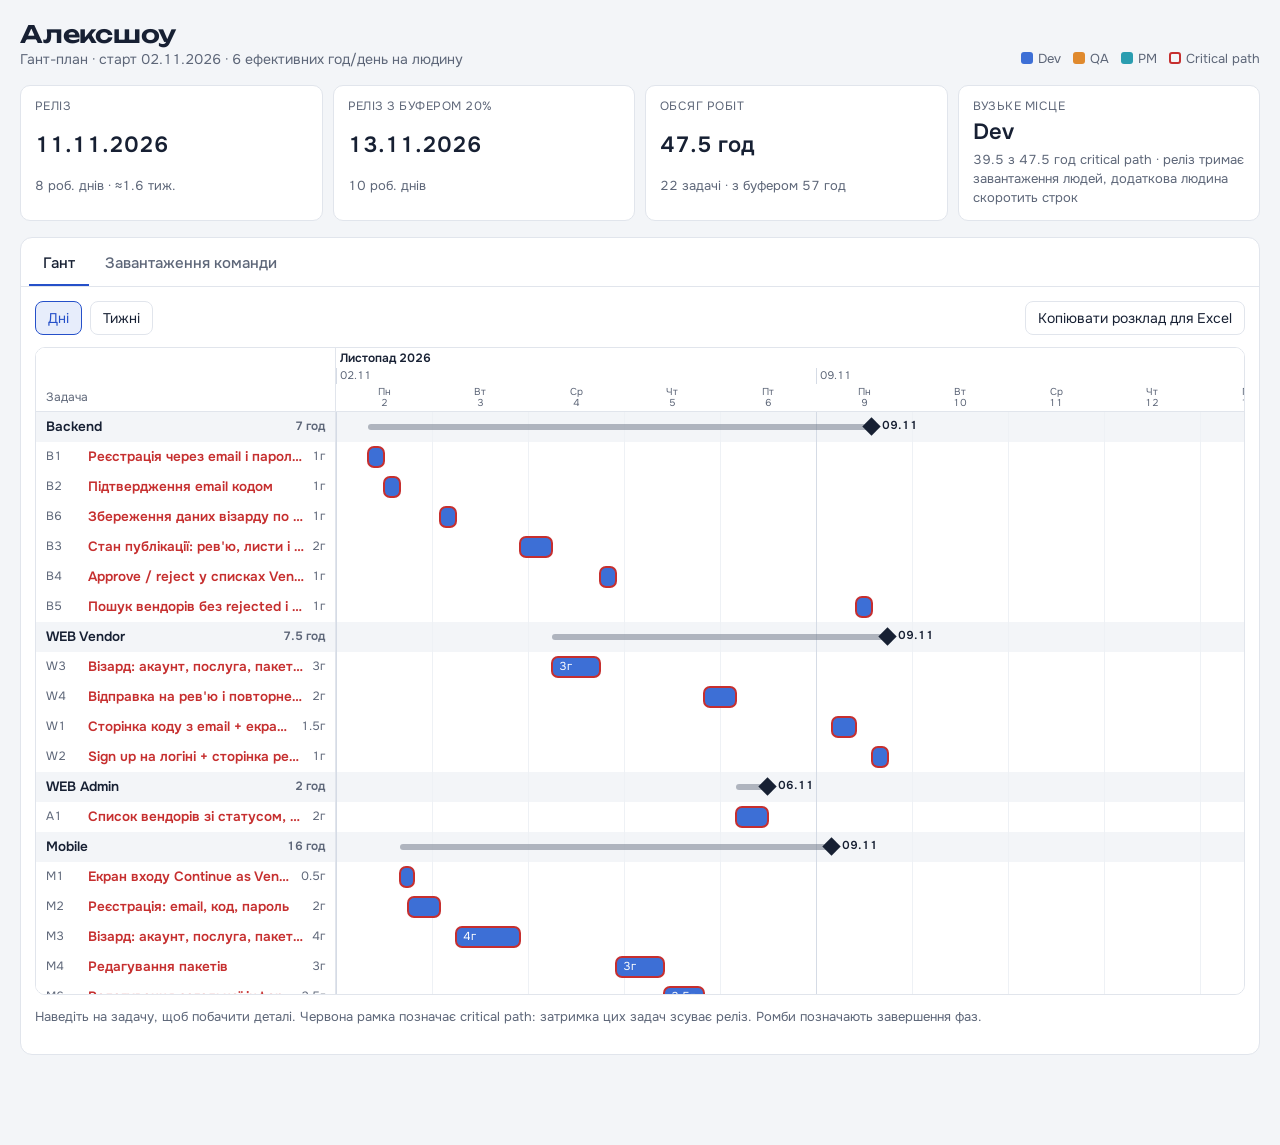
==== alexshow/index.html @ 2550575b "Add Alexshow plan Co-Authored-By: Claude Opus 5.5 <noreply@anthropic.com> Claude-Session: https://cl" ====
<!DOCTYPE html>
<html lang="uk">
<head>
<meta charset="utf-8">
<meta name="viewport" content="width=device-width, initial-scale=1">
<meta name="robots" content="noindex, nofollow">
<title>Гант</title>
<link rel="preconnect" href="https://fonts.googleapis.com">
<link rel="preconnect" href="https://fonts.gstatic.com" crossorigin>
<link href="https://fonts.googleapis.com/css2?family=Onest:wght@400;500;600;700&family=Unbounded:wght@600&display=swap" rel="stylesheet">
<link rel="stylesheet" href="../style.css">
</head>
<body>
<div id="root"></div>
<script src="../app.js"></script>
</body>
</html>
---- style.css ----
/* Layout: summary strip on top, then tabbed workspace; the Gantt is a sticky-left, horizontally scrolling timeline. */
:root{
  --bg:#f3f5f8; --surface:#ffffff; --ink:#172033; --muted:#5d6678; --line:#e1e5ec;
  --accent:#2550c9; --accent-soft:#e7edfb;
  --crit:#c62f2f; --warn:#a86a12; --ok:#2b7d4f; --warn-soft:#fdf3e1; --crit-soft:#fbe9e9; --ok-soft:#e6f4ec;
  --grid:#eef1f5; --week:#d5dbe5;
  --font-display:"Unbounded","Onest",system-ui,sans-serif;
  --font-body:"Onest",system-ui,-apple-system,"Segoe UI",sans-serif;
  color-scheme:light;
}
@media (prefers-color-scheme: dark){
  :root:not([data-theme="light"]){
    --bg:#0e1218; --surface:#161b24; --ink:#e6e9ef; --muted:#97a0b2; --line:#283040;
    --accent:#88a5ff; --accent-soft:#1d2740;
    --crit:#ff6b6b; --warn:#e2b04a; --ok:#5cc489; --warn-soft:#2c2416; --crit-soft:#331a1c; --ok-soft:#16291f;
    --grid:#1b212c; --week:#2e3747; color-scheme:dark;
  }
}
:root[data-theme="dark"]{
  --bg:#0e1218; --surface:#161b24; --ink:#e6e9ef; --muted:#97a0b2; --line:#283040;
  --accent:#88a5ff; --accent-soft:#1d2740;
  --crit:#ff6b6b; --warn:#e2b04a; --ok:#5cc489; --warn-soft:#2c2416; --crit-soft:#331a1c; --ok-soft:#16291f;
  --grid:#1b212c; --week:#2e3747; color-scheme:dark;
}
*{box-sizing:border-box}
html,body{margin:0}
body{background:var(--bg);color:var(--ink);font:15px/1.45 var(--font-body);font-variant-numeric:tabular-nums}
.wrap{max-width:1400px;margin:0 auto;padding:20px 20px 90px;display:grid;gap:16px}
header.top{display:flex;flex-wrap:wrap;gap:12px 24px;align-items:flex-end;justify-content:space-between}
h1{font:600 24px/1.2 var(--font-display);margin:0;text-wrap:balance;letter-spacing:-.01em}
.sub{color:var(--muted);font-size:14px}
.demo{background:var(--warn-soft);color:var(--warn);border-radius:8px;padding:8px 12px;font-size:14px}
.tiles{display:grid;grid-template-columns:repeat(auto-fit,minmax(170px,1fr));gap:10px}
.tile{background:var(--surface);border:1px solid var(--line);border-radius:10px;padding:12px 14px;display:grid;gap:2px}
.tile .k{font-size:12px;color:var(--muted);text-transform:uppercase;letter-spacing:.04em}
.tile .v{font-size:22px;font-weight:600}
.tile .n{font-size:13px;color:var(--muted)}
.pill{display:inline-block;border-radius:999px;padding:2px 9px;font-size:12px;font-weight:600}
.pill.ok{background:var(--ok-soft);color:var(--ok)} .pill.warn{background:var(--warn-soft);color:var(--warn)} .pill.crit{background:var(--crit-soft);color:var(--crit)}
.panel{background:var(--surface);border:1px solid var(--line);border-radius:12px;overflow:hidden}
.tabs{display:flex;gap:2px;border-bottom:1px solid var(--line);padding:6px 8px 0;overflow-x:auto}
.tabs a{padding:9px 14px;color:var(--muted);text-decoration:none;border-radius:8px 8px 0 0;font-weight:500;white-space:nowrap;border-bottom:2px solid transparent}
.tabs a[aria-current="page"]{color:var(--ink);border-bottom-color:var(--accent)}
.tabs a:hover{color:var(--ink)}
.tabbody{padding:14px}
.toolbar{display:flex;flex-wrap:wrap;gap:8px;align-items:center;margin-bottom:12px}
.toolbar .sp{flex:1}
button,.btn{font:inherit;font-size:14px;border:1px solid var(--line);background:var(--surface);color:var(--ink);border-radius:8px;padding:6px 12px;cursor:pointer}
button:hover{border-color:var(--accent)}
button.primary{background:var(--accent);color:#fff;border-color:var(--accent)}
:root[data-theme="dark"] button.primary{color:#0e1218}
@media (prefers-color-scheme: dark){:root:not([data-theme="light"]) button.primary{color:#0e1218}}
button.on{background:var(--accent-soft);border-color:var(--accent);color:var(--accent)}
button.ghost{border-color:transparent;color:var(--muted)}
:focus-visible{outline:2px solid var(--accent);outline-offset:2px}
.legend{display:flex;flex-wrap:wrap;gap:12px;font-size:13px;color:var(--muted)}
.legend i{display:inline-block;width:12px;height:12px;border-radius:3px;vertical-align:-1px;margin-right:5px}
.legend i.cp{background:transparent;border:2px solid var(--crit)}
/* Gantt */
.gscroll{overflow:auto;max-height:72vh;border:1px solid var(--line);border-radius:10px;background:var(--surface)}
.gbody{position:relative}
.grow{display:flex;min-height:30px}
.gleft{position:sticky;left:0;z-index:3;flex:none;width:300px;background:var(--surface);border-right:1px solid var(--line);padding:5px 10px;display:flex;gap:8px;align-items:center;font-size:13.5px;min-width:0}
.gleft .id{color:var(--muted);font-size:12px;width:34px;flex:none}
.gleft .nm{flex:1;min-width:0;overflow:hidden;text-overflow:ellipsis;white-space:nowrap}
.gleft .hr{color:var(--muted);font-size:12px;flex:none}
.grow.crit .nm{color:var(--crit);font-weight:600}
.grow.phase{background:var(--bg)}
.grow.phase .gleft{background:var(--bg);font-weight:600}
.gtrack{position:relative;flex:none}
.ghead{position:sticky;top:0;z-index:5;background:var(--surface);border-bottom:1px solid var(--line)}
.ghead .gleft{z-index:6;align-items:flex-end;color:var(--muted);font-size:12px}
.hm{position:absolute;top:2px;font-size:12px;font-weight:600;white-space:nowrap;padding-left:4px}
.hw{position:absolute;top:20px;font-size:11px;color:var(--muted);white-space:nowrap;padding-left:3px;border-left:1px solid var(--week);height:16px}
.hd{position:absolute;top:38px;font-size:10px;color:var(--muted);text-align:center;line-height:1.15}
.overlay{position:absolute;top:0;bottom:0;left:300px;pointer-events:none;z-index:1}
.vl{position:absolute;top:0;bottom:0;width:0;border-left:1px solid var(--grid)}
.vl.wk{border-left-color:var(--week)}
.vl.today{border-left:2px solid var(--accent)}
.vl.dl{border-left:2px dashed var(--crit)}
.vlab{position:absolute;top:2px;font-size:11px;font-weight:600;padding:0 4px;border-radius:4px;white-space:nowrap;transform:translateX(4px)}
.vlab.today{color:var(--accent)} .vlab.dl{color:var(--crit)}
.bar{position:absolute;top:6px;height:18px;border-radius:5px;color:#fff;font-size:11.5px;line-height:18px;padding:0 6px;white-space:nowrap;overflow:hidden;text-overflow:ellipsis;z-index:2}
.bar.crit{box-shadow:0 0 0 2px var(--crit)}
.pbar{position:absolute;top:12px;height:6px;border-radius:3px;background:var(--muted);opacity:.45;z-index:2}
.ms{position:absolute;top:8px;width:13px;height:13px;transform:rotate(45deg);background:var(--ink);z-index:2}
.mslab{position:absolute;top:6px;font-size:11.5px;font-weight:600;white-space:nowrap;z-index:2}
/* Tables */
.tscroll{overflow-x:auto}
table{border-collapse:collapse;width:100%;font-size:14px}
th,td{border-bottom:1px solid var(--line);padding:6px 8px;text-align:left;vertical-align:middle}
th{font-size:12px;color:var(--muted);font-weight:600;text-transform:uppercase;letter-spacing:.03em;white-space:nowrap}
td.num,th.num{text-align:right}
tfoot td{font-weight:600}
input,select,textarea{font:inherit;font-size:14px;color:var(--ink);background:var(--bg);border:1px solid var(--line);border-radius:6px;padding:5px 7px;width:100%}
input[type=color]{padding:0;width:34px;height:28px}
textarea{min-height:140px;font-family:ui-monospace,Menlo,Consolas,monospace;font-size:13px}
.w-id{width:70px}.w-ph{width:170px}.w-role{width:100px}.w-h{width:80px}.w-dep{width:140px}
.grid2{display:grid;grid-template-columns:repeat(auto-fit,minmax(220px,1fr));gap:12px}
label.f{display:grid;gap:4px;font-size:13px;color:var(--muted)}
.checks{display:grid;gap:6px;margin:0;padding:0;list-style:none}
.checks li{display:flex;gap:10px;align-items:flex-start;font-size:14px}
.checks .pill{flex:none;min-width:84px;text-align:center}
.cols{display:grid;grid-template-columns:minmax(0,1fr) minmax(0,1fr);gap:16px}
@media (max-width:860px){.cols{grid-template-columns:1fr}.gleft{width:190px}.overlay{left:190px}}
h2{font-size:16px;margin:0 0 10px;font-weight:600}
.note{color:var(--muted);font-size:13px}
.heat{text-align:center;font-weight:500;border-radius:4px}
.savebar{position:fixed;left:50%;bottom:16px;transform:translateX(-50%);background:var(--ink);color:var(--bg);border-radius:12px;padding:10px 12px 10px 16px;display:flex;gap:12px;align-items:center;box-shadow:0 8px 30px rgba(0,0,0,.25);z-index:20;max-width:calc(100% - 32px);flex-wrap:wrap}
.savebar button{background:transparent;color:var(--bg);border-color:rgba(255,255,255,.35)}
.savebar button.primary{background:var(--accent);border-color:var(--accent);color:#fff}
.msg{font-size:13px;color:var(--muted)}
.paste{display:grid;gap:8px;background:var(--bg);border:1px solid var(--line);border-radius:10px;padding:12px;margin-bottom:12px}
@media (prefers-reduced-motion: reduce){*{transition:none!important}}
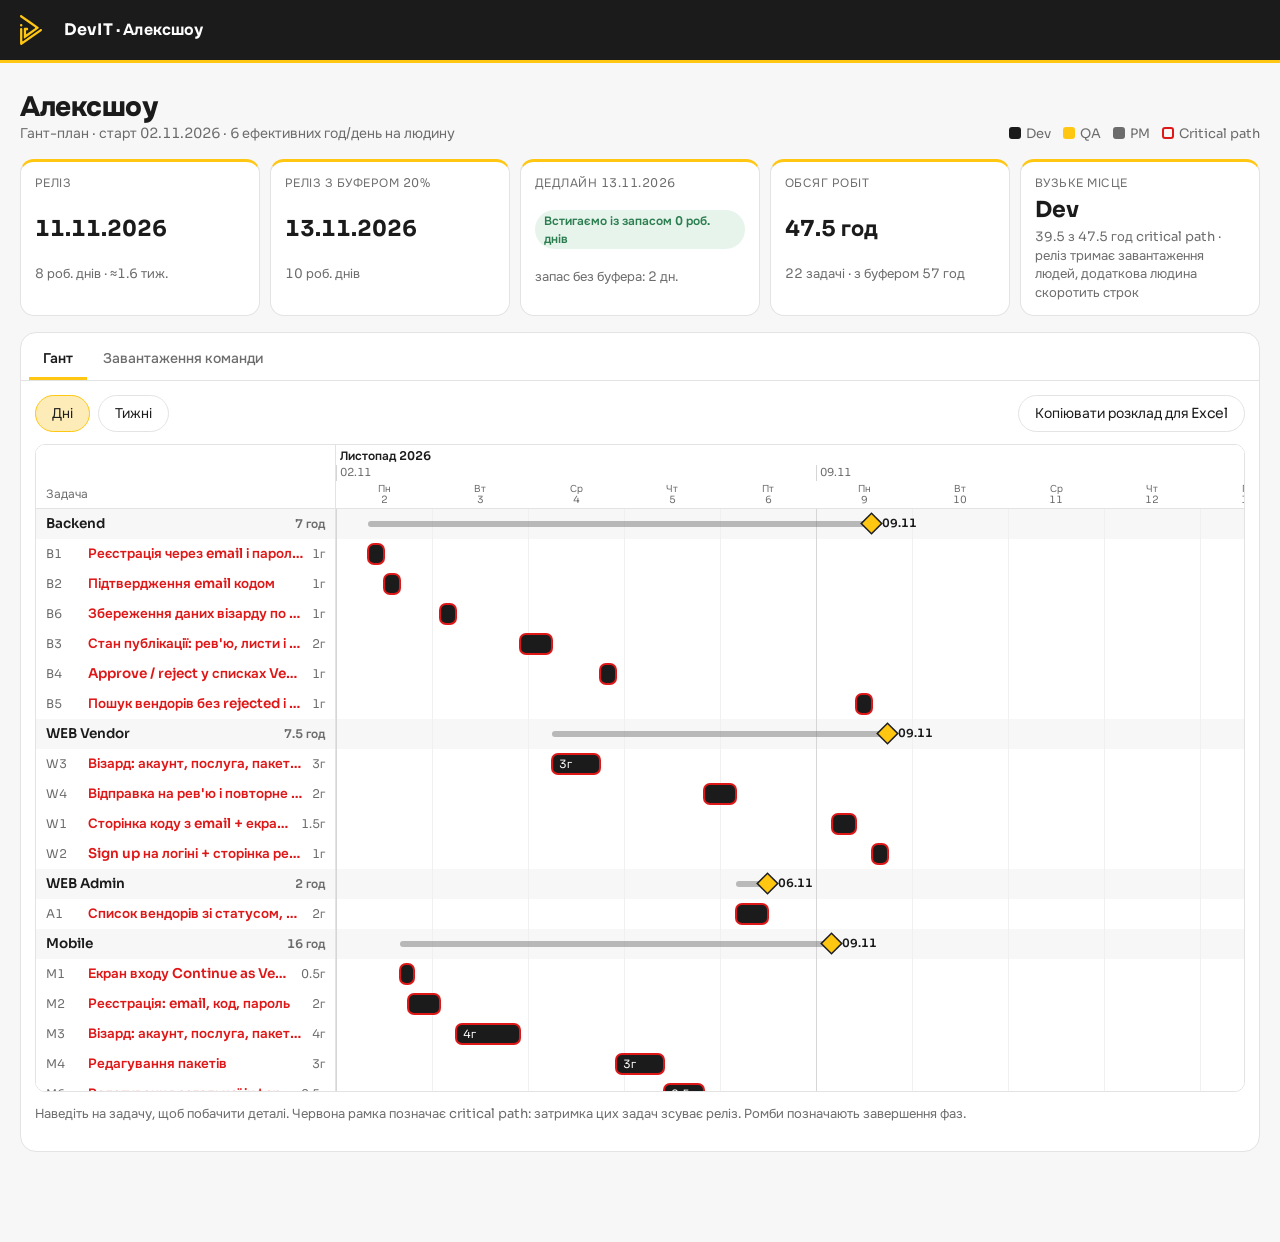
==== commit df7a140c: "Apply DevIT branding to Alexshow plan Co-Authored-By: Claude Opus 5.5 <noreply@anthropic.com> Claude" ====
--- a/alexshow/index.html
+++ b/alexshow/index.html
@@ -4,11 +4,12 @@
 <meta charset="utf-8">
 <meta name="viewport" content="width=device-width, initial-scale=1">
 <meta name="robots" content="noindex, nofollow">
-<title>Гант</title>
+<title>Гант · Алексшоу · DevIT</title>
 <link rel="preconnect" href="https://fonts.googleapis.com">
 <link rel="preconnect" href="https://fonts.gstatic.com" crossorigin>
-<link href="https://fonts.googleapis.com/css2?family=Onest:wght@400;500;600;700&family=Unbounded:wght@600&display=swap" rel="stylesheet">
+<link href="https://fonts.googleapis.com/css2?family=Sora:wght@400;600;700;800&family=Onest:wght@400;500;600;700;800&display=swap" rel="stylesheet">
 <link rel="stylesheet" href="../style.css">
+<link rel="stylesheet" href="devit.css">
 </head>
 <body>
 <div id="root"></div>
--- a/alexshow/devit.css
+++ b/alexshow/devit.css
@@ -0,0 +1,57 @@
+/* DevIT brand layer for this plan: Sora (Cyrillic falls back to Onest), near-black #1B1B1B, signature yellow #FFC612, neutral greys. Loaded after ../style.css. */
+:root{
+  --bg:#f7f7f7; --surface:#ffffff; --ink:#1b1b1b; --muted:#6c6c6c; --line:#e3e3e3;
+  --accent:#1b1b1b; --accent-soft:#fdecb7; --brand:#ffc612;
+  --crit:#de1818; --crit-soft:#fdeaea;
+  --grid:#f0f0f0; --week:#d6d6d6;
+  --font-display:"Sora","Onest",system-ui,sans-serif;
+  --font-body:"Sora","Onest",system-ui,-apple-system,"Segoe UI",sans-serif;
+}
+@media (prefers-color-scheme: dark){
+  :root:not([data-theme="light"]){
+    --bg:#141414; --surface:#1b1b1b; --ink:#fcfcfc; --muted:#b5b5b5; --line:#3d3d3d;
+    --accent:#ffc612; --accent-soft:#3a3016; --crit:#ff5a5a; --crit-soft:#3a1a1a;
+    --grid:#222222; --week:#3d3d3d;
+  }
+}
+:root[data-theme="dark"]{
+  --bg:#141414; --surface:#1b1b1b; --ink:#fcfcfc; --muted:#b5b5b5; --line:#3d3d3d;
+  --accent:#ffc612; --accent-soft:#3a3016; --crit:#ff5a5a; --crit-soft:#3a1a1a;
+  --grid:#222222; --week:#3d3d3d;
+}
+body{font-size:14px}
+
+/* Brand bar */
+body::before{
+  content:"DevIT  ·  Алексшоу";
+  display:flex;align-items:center;gap:12px;
+  height:60px;padding:0 max(20px,calc((100% - 1400px)/2 + 20px));
+  padding-left:max(64px,calc((100% - 1400px)/2 + 64px));
+  background:#1b1b1b url("data:image/svg+xml,%3Csvg xmlns='http://www.w3.org/2000/svg' viewBox='0 0 33 45' fill='%23ffc612'%3E%3Cpath d='M1.8 17.2a1.8 1.8 0 1 0 0-3.7 1.8 1.8 0 0 0 0 3.7ZM14 32.7l-9.5 6.6c-.4.3-1 0-1-.5V21.1a1.7 1.7 0 1 0-3.4 0v22.2c0 1.4 1.6 2.2 2.7 1.4L32.3 24c1-.7 1-2.1 0-2.8-.6-.4-1.4-.4-2 0L14 32.7Z'/%3E%3Cpath d='m22.4 20-12.3 8.6c-.4.3-1 0-1-.5v-4.4c0-.5.4-.9.9-.9h.6c.9 0 1.6-.7 1.6-1.5V21c0-1-.8-1.7-1.7-1.7H7.2c-.8 0-1.5.7-1.5 1.5v13.8c0 .5.5.8 1 .5l4.3-3 16.6-11.7c.9-.6.9-1.9 0-2.5l-10-7L2.5.2C1.5-.4 0 .3 0 1.5V2c0 .5.3 1 .7 1.2l21.6 15.3a1 1 0 0 1 0 1.5Z'/%3E%3C/svg%3E") no-repeat;
+  background-size:22px 30px;
+  background-position:max(20px,calc((100% - 1400px)/2 + 20px)) center;
+  color:#fcfcfc;font:700 16px/1 var(--font-display);letter-spacing:.01em;
+  border-bottom:3px solid var(--brand);
+}
+.wrap{padding-top:28px}
+h1{font:800 28px/1.15 var(--font-display);letter-spacing:-.015em}
+
+/* Tiles: yellow rule on top, like DevIT cards */
+.tile{border-radius:14px;border-top:3px solid var(--brand)}
+.tile .v{font-weight:700;font-family:var(--font-display)}
+.panel{border-radius:16px}
+
+/* Tabs and buttons */
+.tabs a[aria-current="page"]{border-bottom:3px solid var(--brand);color:var(--ink);font-weight:600}
+button,.btn{border-radius:30px;padding:7px 16px}
+button:hover{border-color:var(--brand)}
+button.primary{background:var(--brand);border-color:var(--brand);color:#1b1b1b;font-weight:600}
+:root[data-theme="dark"] button.primary{color:#1b1b1b}
+@media (prefers-color-scheme: dark){:root:not([data-theme="light"]) button.primary{color:#1b1b1b}}
+button.on{background:var(--accent-soft);border-color:var(--brand);color:var(--ink)}
+:focus-visible{outline:2px solid var(--brand)}
+
+/* Bars on light brand colours need dark text */
+.bar[style*="#ffc612" i],.bar[style*="#d6d6d6" i]{color:#1b1b1b}
+.ms{background:var(--brand);box-shadow:0 0 0 1.5px #1b1b1b}
+.today{border-left-color:var(--brand)}
